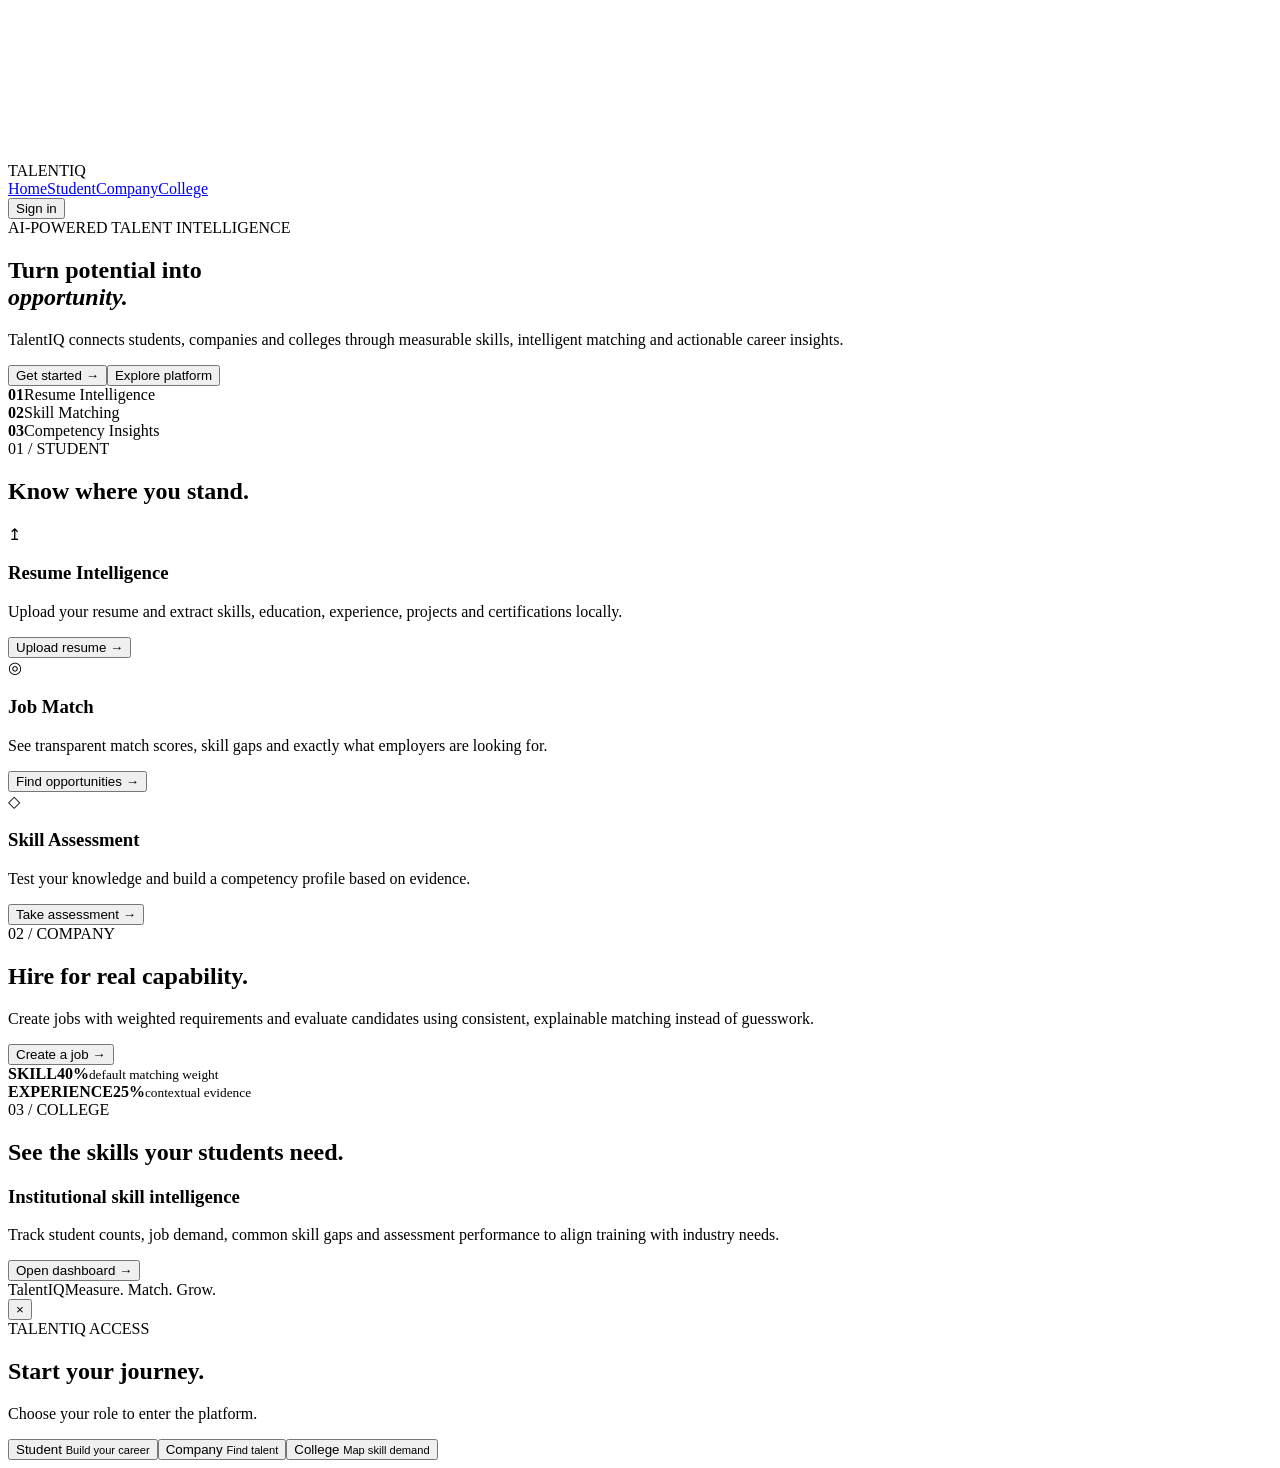
==== public/index.html @ 6e2ffe2a "Build a nice TalentIQ application with a premium black-and-white UI, space animation, and working ac" ====
<!doctype html><html><head><meta charset="UTF-8"><meta name="viewport" content="width=device-width,initial-scale=1"><title>TalentIQ</title><link rel="stylesheet" href="/styles.css"></head><body><canvas id="space"></canvas><nav><div class="brand">TALENT<span>IQ</span></div><div class="navlinks"><a href="#home">Home</a><a href="#student">Student</a><a href="#company">Company</a><a href="#college">College</a></div><button id="loginBtn">Sign in</button></nav><main><section id="home" class="hero"><div class="eyebrow">AI-POWERED TALENT INTELLIGENCE</div><h1>Turn potential into<br><i>opportunity.</i></h1><p>TalentIQ connects students, companies and colleges through measurable skills, intelligent matching and actionable career insights.</p><div class="actions"><button class="primary" onclick="showAuth()">Get started <b>→</b></button><button class="ghost" onclick="document.querySelector('#student').scrollIntoView({behavior:'smooth'})">Explore platform</button></div><div class="stats"><div><strong>01</strong><span>Resume Intelligence</span></div><div><strong>02</strong><span>Skill Matching</span></div><div><strong>03</strong><span>Competency Insights</span></div></div></section><section id="student" class="section"><div class="sectionhead"><span>01 / STUDENT</span><h2>Know where you stand.</h2></div><div class="grid"><article class="card"><div class="icon">↥</div><h3>Resume Intelligence</h3><p>Upload your resume and extract skills, education, experience, projects and certifications locally.</p><button onclick="showAuth('student')">Upload resume →</button></article><article class="card"><div class="icon">◎</div><h3>Job Match</h3><p>See transparent match scores, skill gaps and exactly what employers are looking for.</p><button onclick="showAuth('student')">Find opportunities →</button></article><article class="card"><div class="icon">◇</div><h3>Skill Assessment</h3><p>Test your knowledge and build a competency profile based on evidence.</p><button onclick="showAuth('student')">Take assessment →</button></article></div></section><section id="company" class="section dark"><div class="sectionhead"><span>02 / COMPANY</span><h2>Hire for real capability.</h2></div><div class="split"><div><p>Create jobs with weighted requirements and evaluate candidates using consistent, explainable matching instead of guesswork.</p><button class="primary" onclick="showAuth('company')">Create a job →</button></div><div class="metric"><b>SKILL</b><strong>40%</strong><small>default matching weight</small></div><div class="metric"><b>EXPERIENCE</b><strong>25%</strong><small>contextual evidence</small></div></div></section><section id="college" class="section"><div class="sectionhead"><span>03 / COLLEGE</span><h2>See the skills your students need.</h2></div><div class="collegebox"><div><h3>Institutional skill intelligence</h3><p>Track student counts, job demand, common skill gaps and assessment performance to align training with industry needs.</p></div><button class="ghost darkbtn" onclick="showAuth('college')">Open dashboard →</button></div></section></main><footer><span>TalentIQ</span><span>Measure. Match. Grow.</span></footer><div id="modal" class="modal hidden"><div class="modalbox"><button class="close" onclick="hideAuth()">×</button><div class="eyebrow">TALENTIQ ACCESS</div><h2>Start your journey.</h2><p>Choose your role to enter the platform.</p><div class="rolegrid"><button onclick="auth('student')">Student <small>Build your career</small></button><button onclick="auth('company')">Company <small>Find talent</small></button><button onclick="auth('college')">College <small>Map skill demand</small></button></div><div id="authmsg"></div></div></div><script src="/app.js"></script></body></html>
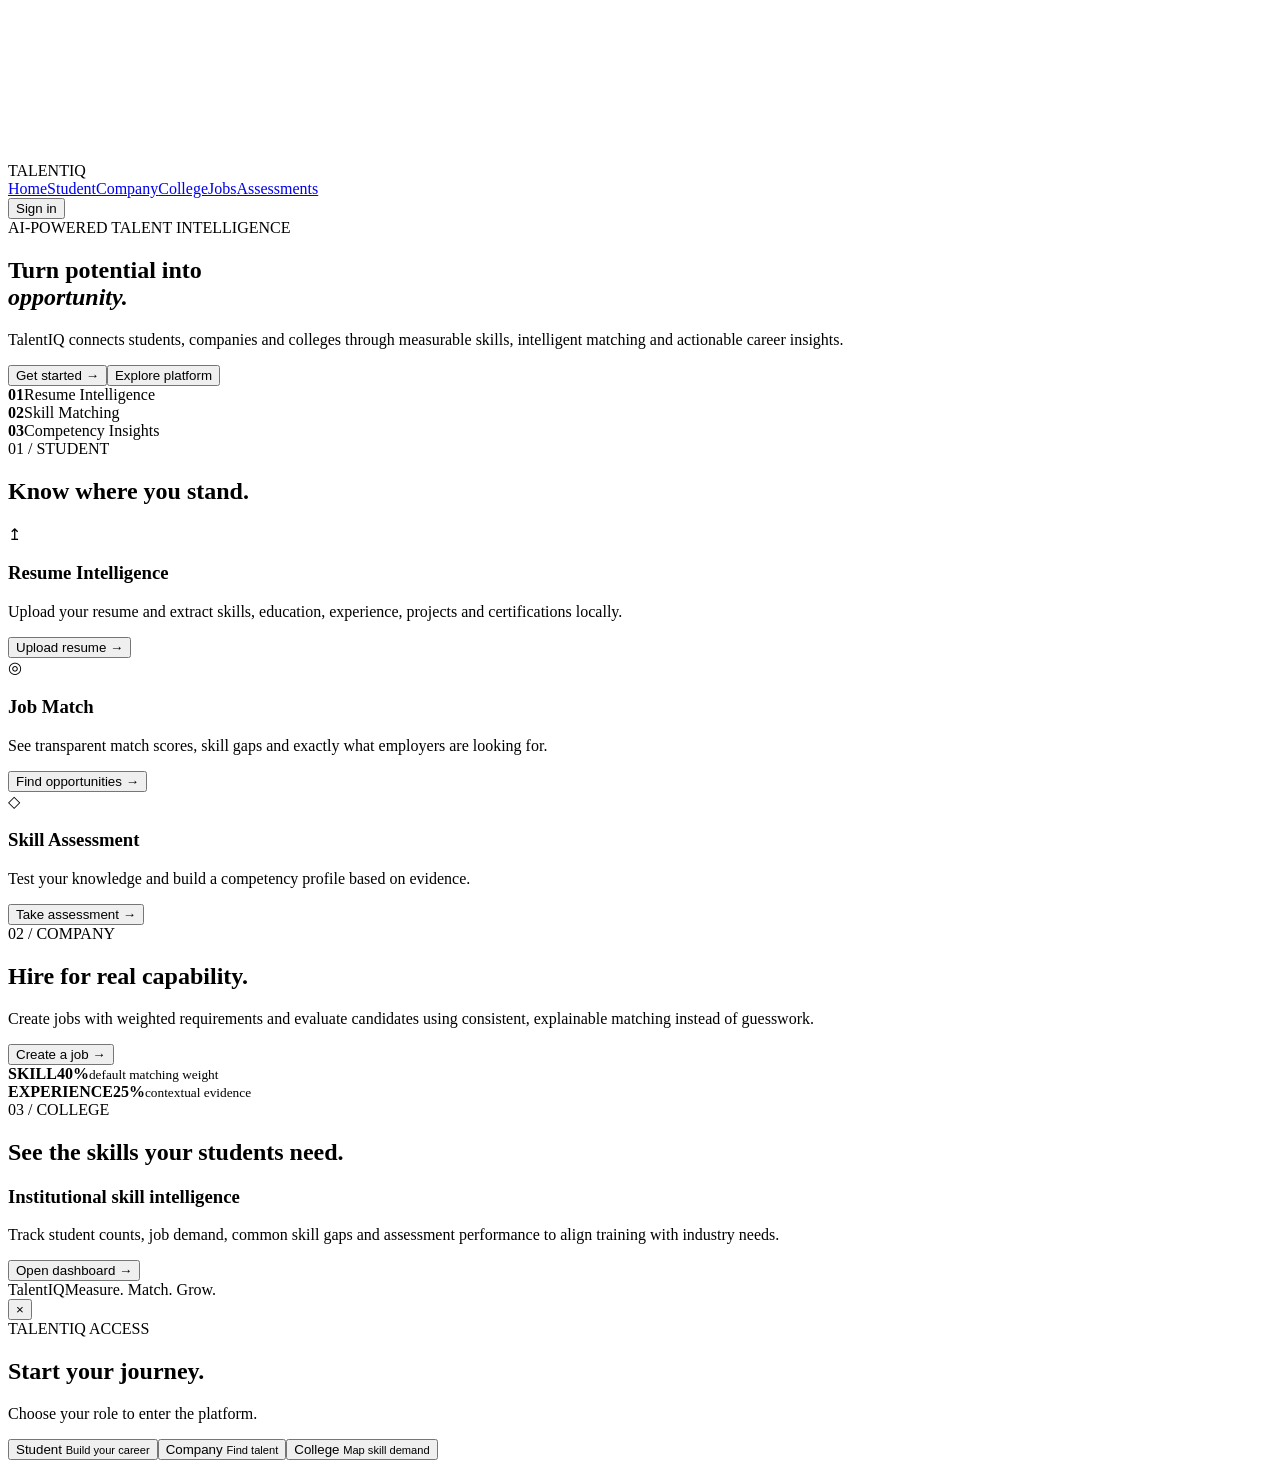
==== commit 4d78ec1b: "Make TalentIQ each feature a separate page Split TalentIQ into dedicated Student, Company, College, " ====
--- a/public/index.html
+++ b/public/index.html
@@ -1 +1 @@
-<!doctype html><html><head><meta charset="UTF-8"><meta name="viewport" content="width=device-width,initial-scale=1"><title>TalentIQ</title><link rel="stylesheet" href="/styles.css"></head><body><canvas id="space"></canvas><nav><div class="brand">TALENT<span>IQ</span></div><div class="navlinks"><a href="#home">Home</a><a href="#student">Student</a><a href="#company">Company</a><a href="#college">College</a></div><button id="loginBtn">Sign in</button></nav><main><section id="home" class="hero"><div class="eyebrow">AI-POWERED TALENT INTELLIGENCE</div><h1>Turn potential into<br><i>opportunity.</i></h1><p>TalentIQ connects students, companies and colleges through measurable skills, intelligent matching and actionable career insights.</p><div class="actions"><button class="primary" onclick="showAuth()">Get started <b>→</b></button><button class="ghost" onclick="document.querySelector('#student').scrollIntoView({behavior:'smooth'})">Explore platform</button></div><div class="stats"><div><strong>01</strong><span>Resume Intelligence</span></div><div><strong>02</strong><span>Skill Matching</span></div><div><strong>03</strong><span>Competency Insights</span></div></div></section><section id="student" class="section"><div class="sectionhead"><span>01 / STUDENT</span><h2>Know where you stand.</h2></div><div class="grid"><article class="card"><div class="icon">↥</div><h3>Resume Intelligence</h3><p>Upload your resume and extract skills, education, experience, projects and certifications locally.</p><button onclick="showAuth('student')">Upload resume →</button></article><article class="card"><div class="icon">◎</div><h3>Job Match</h3><p>See transparent match scores, skill gaps and exactly what employers are looking for.</p><button onclick="showAuth('student')">Find opportunities →</button></article><article class="card"><div class="icon">◇</div><h3>Skill Assessment</h3><p>Test your knowledge and build a competency profile based on evidence.</p><button onclick="showAuth('student')">Take assessment →</button></article></div></section><section id="company" class="section dark"><div class="sectionhead"><span>02 / COMPANY</span><h2>Hire for real capability.</h2></div><div class="split"><div><p>Create jobs with weighted requirements and evaluate candidates using consistent, explainable matching instead of guesswork.</p><button class="primary" onclick="showAuth('company')">Create a job →</button></div><div class="metric"><b>SKILL</b><strong>40%</strong><small>default matching weight</small></div><div class="metric"><b>EXPERIENCE</b><strong>25%</strong><small>contextual evidence</small></div></div></section><section id="college" class="section"><div class="sectionhead"><span>03 / COLLEGE</span><h2>See the skills your students need.</h2></div><div class="collegebox"><div><h3>Institutional skill intelligence</h3><p>Track student counts, job demand, common skill gaps and assessment performance to align training with industry needs.</p></div><button class="ghost darkbtn" onclick="showAuth('college')">Open dashboard →</button></div></section></main><footer><span>TalentIQ</span><span>Measure. Match. Grow.</span></footer><div id="modal" class="modal hidden"><div class="modalbox"><button class="close" onclick="hideAuth()">×</button><div class="eyebrow">TALENTIQ ACCESS</div><h2>Start your journey.</h2><p>Choose your role to enter the platform.</p><div class="rolegrid"><button onclick="auth('student')">Student <small>Build your career</small></button><button onclick="auth('company')">Company <small>Find talent</small></button><button onclick="auth('college')">College <small>Map skill demand</small></button></div><div id="authmsg"></div></div></div><script src="/app.js"></script></body></html>+<!doctype html><html><head><meta charset="UTF-8"><meta name="viewport" content="width=device-width,initial-scale=1"><title>TalentIQ</title><link rel="stylesheet" href="/styles.css"></head><body><canvas id="space"></canvas><nav><div class="brand">TALENT<span>IQ</span></div><div class="navlinks"><a href="/">Home</a><a href="/student">Student</a><a href="/company">Company</a><a href="/college">College</a><a href="/jobs">Jobs</a><a href="/assessments">Assessments</a></div><button id="loginBtn" type="button">Sign in</button></nav><main><section id="home" class="hero"><div class="eyebrow">AI-POWERED TALENT INTELLIGENCE</div><h1>Turn potential into<br><i>opportunity.</i></h1><p>TalentIQ connects students, companies and colleges through measurable skills, intelligent matching and actionable career insights.</p><div class="actions"><button class="primary" onclick="showAuth()">Get started <b>→</b></button><button class="ghost" onclick="document.querySelector('#student').scrollIntoView({behavior:'smooth'})">Explore platform</button></div><div class="stats"><div><strong>01</strong><span>Resume Intelligence</span></div><div><strong>02</strong><span>Skill Matching</span></div><div><strong>03</strong><span>Competency Insights</span></div></div></section><section id="student" class="section"><div class="sectionhead"><span>01 / STUDENT</span><h2>Know where you stand.</h2></div><div class="grid"><article class="card"><div class="icon">↥</div><h3>Resume Intelligence</h3><p>Upload your resume and extract skills, education, experience, projects and certifications locally.</p><button onclick="location.href='/resume'">Upload resume →</button></article><article class="card"><div class="icon">◎</div><h3>Job Match</h3><p>See transparent match scores, skill gaps and exactly what employers are looking for.</p><button onclick="location.href='/jobs'">Find opportunities →</button></article><article class="card"><div class="icon">◇</div><h3>Skill Assessment</h3><p>Test your knowledge and build a competency profile based on evidence.</p><button onclick="location.href='/assessments'">Take assessment →</button></article></div></section><section id="company" class="section dark"><div class="sectionhead"><span>02 / COMPANY</span><h2>Hire for real capability.</h2></div><div class="split"><div><p>Create jobs with weighted requirements and evaluate candidates using consistent, explainable matching instead of guesswork.</p><button class="primary" onclick="showAuth('company')">Create a job →</button></div><div class="metric"><b>SKILL</b><strong>40%</strong><small>default matching weight</small></div><div class="metric"><b>EXPERIENCE</b><strong>25%</strong><small>contextual evidence</small></div></div></section><section id="college" class="section"><div class="sectionhead"><span>03 / COLLEGE</span><h2>See the skills your students need.</h2></div><div class="collegebox"><div><h3>Institutional skill intelligence</h3><p>Track student counts, job demand, common skill gaps and assessment performance to align training with industry needs.</p></div><button class="ghost darkbtn" onclick="showAuth('college')">Open dashboard →</button></div></section></main><footer><span>TalentIQ</span><span>Measure. Match. Grow.</span></footer><div id="modal" class="modal hidden"><div class="modalbox"><button class="close" onclick="hideAuth()">×</button><div class="eyebrow">TALENTIQ ACCESS</div><h2>Start your journey.</h2><p>Choose your role to enter the platform.</p><div class="rolegrid"><button onclick="auth('student')">Student <small>Build your career</small></button><button onclick="auth('company')">Company <small>Find talent</small></button><button onclick="auth('college')">College <small>Map skill demand</small></button></div><div id="authmsg"></div></div></div><script src="/app.js"></script></body></html>
